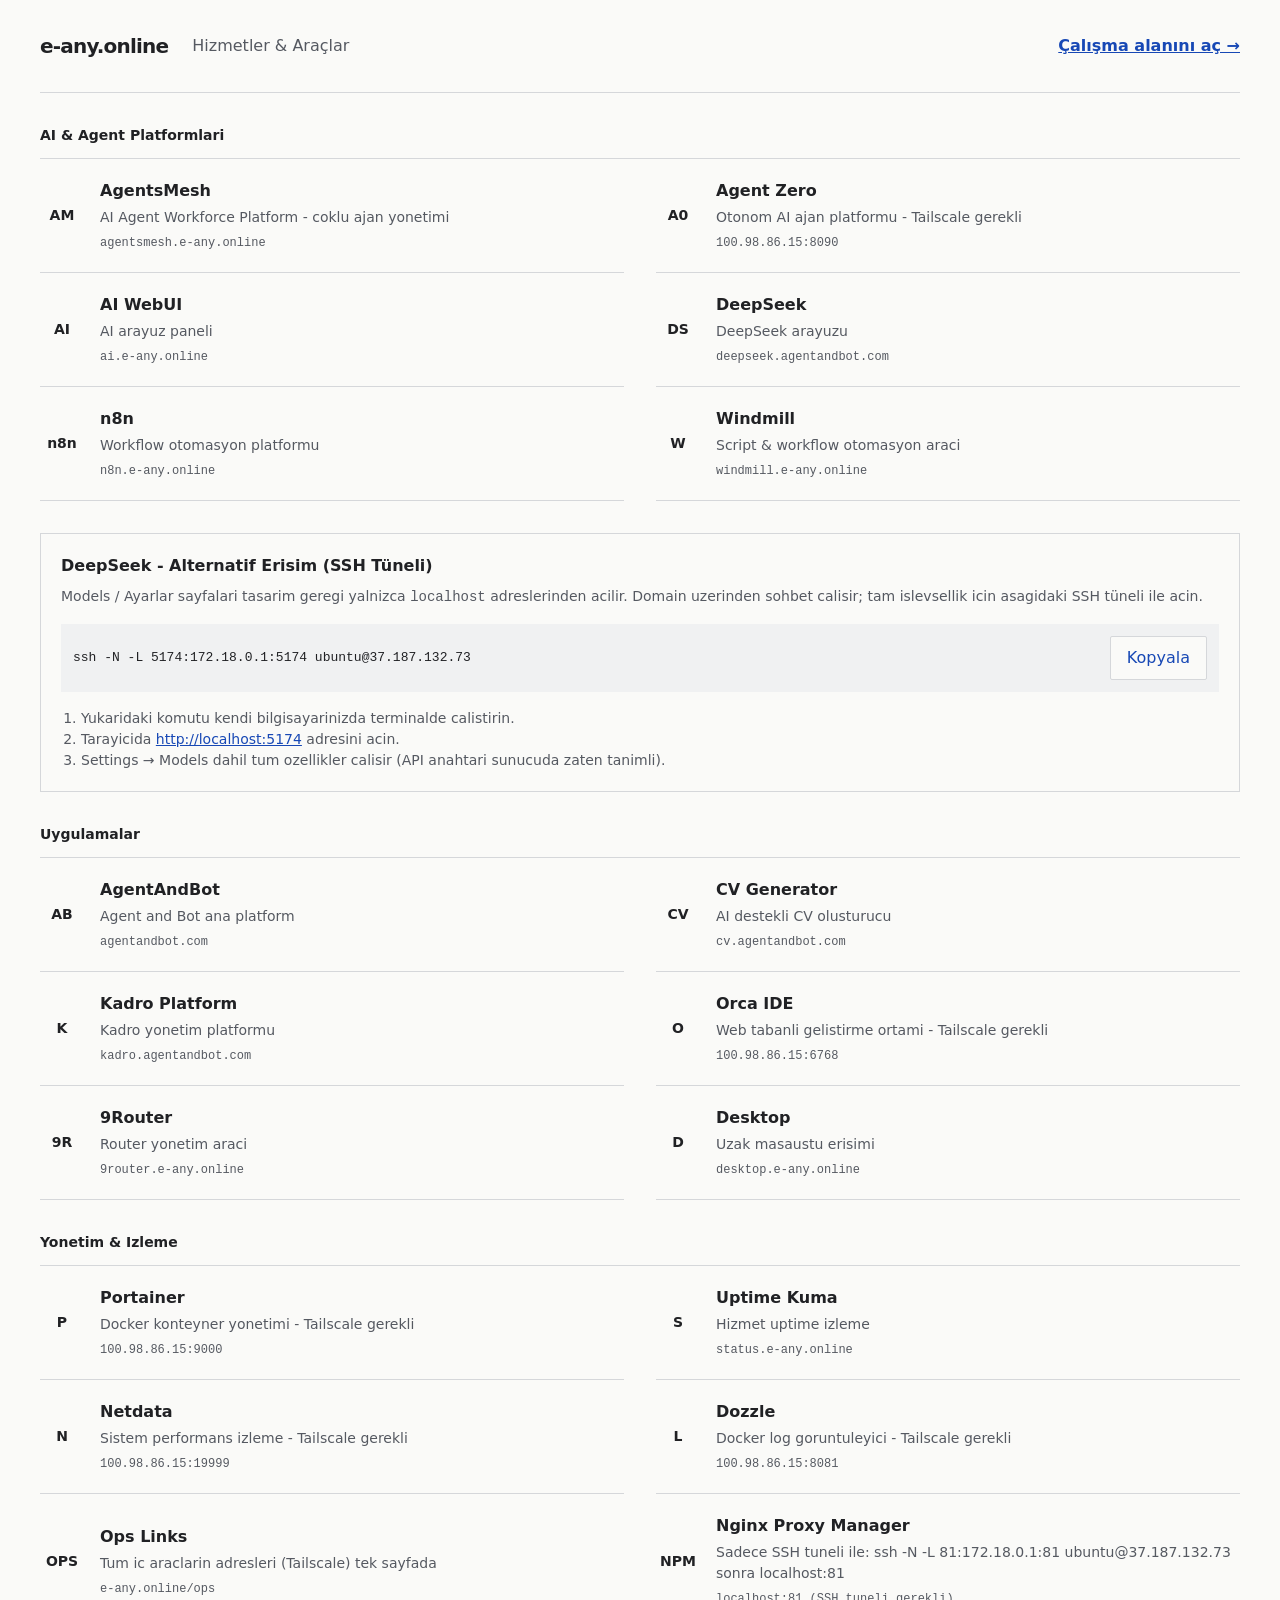
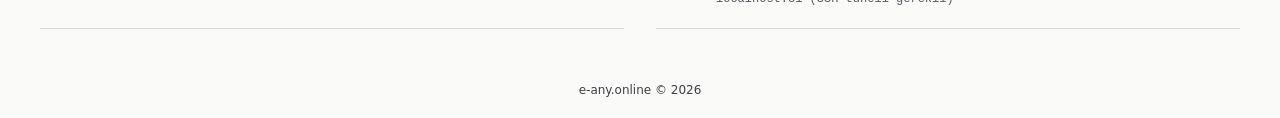
==== portal/index.html @ 5d087518 "Build e-any workspace and apply functional Bauhaus design" ====
<!DOCTYPE html>
<html lang="tr">
<head>
    <meta charset="utf-8">
    <meta name="viewport" content="width=device-width, initial-scale=1">
    <title>e-any.online</title>
    <style>
        :root { color-scheme: light dark; --paper: #fafaf8; --ink: #202124; --muted: #555961; --line: #d5d7da; --action: #1748b5; --hover: #f0f1f2; }
        @media (prefers-color-scheme: dark) { :root { --paper: #191b1f; --ink: #f3f4f6; --muted: #bec2ca; --line: #41454e; --action: #a9c4ff; --hover: #23262c; } }
        * { margin: 0; padding: 0; box-sizing: border-box; }
        body { font-family: system-ui, -apple-system, "Segoe UI", sans-serif; background: var(--paper); color: var(--ink); line-height: 1.5; padding: 0 24px; }
        a { color: var(--action); }
        :focus-visible { outline: 2px solid var(--action); outline-offset: 4px; }
        .hero { max-width: 1200px; margin: auto; padding: 24px 0; border-bottom: 1px solid var(--line); display: flex; flex-wrap: wrap; align-items: center; gap: 12px 24px; }
        .hero h1 { font-size: 1.25rem; letter-spacing: -.04em; }
        .hero > p { color: var(--muted); }
        .hero > p:last-child { margin-left: auto; }
        .hero a { display: inline-flex; align-items: center; min-height: 44px; font-weight: 600; }
        .section-title { max-width: 1200px; margin: 32px auto 12px; font-size: .875rem; font-weight: 650; }
        .grid { display: grid; grid-template-columns: repeat(2, minmax(0, 1fr)); max-width: 1200px; margin: 0 auto 32px; border-top: 1px solid var(--line); column-gap: 32px; }
        .card { display: flex; align-items: center; min-width: 0; gap: 16px; padding: 20px 0; border-bottom: 1px solid var(--line); color: inherit; text-decoration: none; }
        .card:hover { background: var(--hover); }
        .card:hover h3 { color: var(--action); text-decoration: underline; }
        .card-icon { flex: 0 0 44px; font-size: .875rem; font-weight: 700; text-align: center; }
        .card-body { min-width: 0; }
        .card-body h3 { font-size: 1rem; font-weight: 650; }
        .card-body p { font-size: .875rem; color: var(--muted); margin-top: 4px; }
        .card-url { font-family: ui-monospace, monospace; font-size: .75rem; color: var(--muted); overflow-wrap: anywhere; margin-top: 6px; }
        #ssh-card { max-width: 1200px; margin: 0 auto 32px; padding: 20px; border: 1px solid var(--line); }
        #ssh-card h3 { font-size: 1rem; margin-bottom: 8px; }
        #ssh-card .desc, #ssh-card ol { font-size: .875rem; color: var(--muted); }
        #ssh-card ol { margin: 16px 0 0 20px; }
        .cmd-box { display: flex; align-items: center; flex-wrap: wrap; gap: 12px; background: var(--hover); padding: 12px; margin: 16px 0; }
        .cmd-box code { flex: 1; overflow-wrap: anywhere; min-width: 0; }
        .cmd-box button { padding: 8px 16px; min-height: 44px; border: 1px solid var(--line); border-radius: 2px; color: var(--action); background: var(--paper); cursor: pointer; font: inherit; }
        @media (max-width: 640px) { body { padding: 0 16px; } .grid { grid-template-columns: 1fr; } .hero > p:last-child { margin-left: 0; width: 100%; } }
    </style>
</head>
<body>
    <div class="hero">
        <h1>e-any.online</h1>
        <p>Hizmetler &amp; Araçlar</p>
        <p><a href="https://panel.e-any.online">Çalışma alanını aç &rarr;</a></p>
    </div>

    <div class="section-title">AI & Agent Platformlari</div>
    <div class="grid">
        <a class="card" href="https://agentsmesh.e-any.online" target="_blank" rel="noopener noreferrer">
            <div class="card-icon bg-indigo">AM</div>
            <div class="card-body">
                <h3>AgentsMesh</h3>
                <p>AI Agent Workforce Platform - coklu ajan yonetimi</p>
                <div class="card-url">agentsmesh.e-any.online</div>
            </div>
        </a>
        <a class="card" href="http://100.98.86.15:8090" target="_blank" rel="noopener noreferrer">
            <div class="card-icon bg-purple">A0</div>
            <div class="card-body">
                <h3>Agent Zero</h3>
                <p>Otonom AI ajan platformu - Tailscale gerekli</p>
                <div class="card-url">100.98.86.15:8090</div>
            </div>
        </a>
        <a class="card" href="https://ai.e-any.online" target="_blank" rel="noopener noreferrer">
            <div class="card-icon bg-blue">AI</div>
            <div class="card-body">
                <h3>AI WebUI</h3>
                <p>AI arayuz paneli</p>
                <div class="card-url">ai.e-any.online</div>
            </div>
        </a>

        <a class="card" href="https://deepseek.agentandbot.com" target="_blank" rel="noopener noreferrer">
            <div class="card-icon bg-cyan">DS</div>
            <div class="card-body">
                <h3>DeepSeek</h3>
                <p>DeepSeek arayuzu</p>
                <div class="card-url">deepseek.agentandbot.com</div>
            </div>
        </a>
        <a class="card" href="https://n8n.e-any.online" target="_blank" rel="noopener noreferrer">
            <div class="card-icon bg-orange">n8n</div>
            <div class="card-body">
                <h3>n8n</h3>
                <p>Workflow otomasyon platformu</p>
                <div class="card-url">n8n.e-any.online</div>
            </div>
        </a>
        <a class="card" href="https://windmill.e-any.online" target="_blank" rel="noopener noreferrer">
            <div class="card-icon bg-amber">W</div>
            <div class="card-body">
                <h3>Windmill</h3>
                <p>Script & workflow otomasyon araci</p>
                <div class="card-url">windmill.e-any.online</div>
            </div>
        </a>
    </div>

    <div id="ssh-card">
        <h3>DeepSeek - Alternatif Erisim (SSH Tüneli)</h3>
        <div class="desc">
            Models / Ayarlar sayfalari tasarim geregi yalnizca <code>localhost</code> adreslerinden acilir.
            Domain uzerinden sohbet calisir; tam islevsellik icin asagidaki SSH tüneli ile acin.
        </div>
        <div class="cmd-box">
            <code id="ssh-cmd">ssh -N -L 5174:172.18.0.1:5174 ubuntu@37.187.132.73</code>
            <button id="copy-ssh" onclick="copyCmd()">Kopyala</button>
        </div>
        <ol>
            <li>Yukaridaki komutu kendi bilgisayarinizda terminalde calistirin.</li>
            <li>Tarayicida <a href="http://localhost:5174" target="_blank" rel="noopener noreferrer">http://localhost:5174</a> adresini acin.</li>
            <li>Settings &rarr; Models dahil tum ozellikler calisir (API anahtari sunucuda zaten tanimli).</li>
        </ol>
    </div>

    <div class="section-title">Uygulamalar</div>
    <div class="grid">
        <a class="card" href="https://agentandbot.com" target="_blank" rel="noopener noreferrer">
            <div class="card-icon bg-violet">AB</div>
            <div class="card-body">
                <h3>AgentAndBot</h3>
                <p>Agent and Bot ana platform</p>
                <div class="card-url">agentandbot.com</div>
            </div>
        </a>
        <a class="card" href="https://cv.agentandbot.com" target="_blank" rel="noopener noreferrer">
            <div class="card-icon bg-green">CV</div>
            <div class="card-body">
                <h3>CV Generator</h3>
                <p>AI destekli CV olusturucu</p>
                <div class="card-url">cv.agentandbot.com</div>
            </div>
        </a>
        <a class="card" href="https://kadro.agentandbot.com" target="_blank" rel="noopener noreferrer">
            <div class="card-icon bg-emerald">K</div>
            <div class="card-body">
                <h3>Kadro Platform</h3>
                <p>Kadro yonetim platformu</p>
                <div class="card-url">kadro.agentandbot.com</div>
            </div>
        </a>
        <a class="card" href="http://100.98.86.15:6768" target="_blank" rel="noopener noreferrer">
            <div class="card-icon bg-rose">O</div>
            <div class="card-body">
                <h3>Orca IDE</h3>
                <p>Web tabanli gelistirme ortami - Tailscale gerekli</p>
                <div class="card-url">100.98.86.15:6768</div>
            </div>
        </a>
        <a class="card" href="https://9router.e-any.online" target="_blank" rel="noopener noreferrer">
            <div class="card-icon bg-slate">9R</div>
            <div class="card-body">
                <h3>9Router</h3>
                <p>Router yonetim araci</p>
                <div class="card-url">9router.e-any.online</div>
            </div>
        </a>
        <a class="card" href="https://desktop.e-any.online" target="_blank" rel="noopener noreferrer">
            <div class="card-icon bg-fuchsia">D</div>
            <div class="card-body">
                <h3>Desktop</h3>
                <p>Uzak masaustu erisimi</p>
                <div class="card-url">desktop.e-any.online</div>
            </div>
        </a>
    </div>

    <div class="section-title">Yonetim & Izleme</div>
    <div class="grid">
        <a class="card" href="http://100.98.86.15:9000" target="_blank" rel="noopener noreferrer">
            <div class="card-icon bg-blue">P</div>
            <div class="card-body">
                <h3>Portainer</h3>
                <p>Docker konteyner yonetimi - Tailscale gerekli</p>
                <div class="card-url">100.98.86.15:9000</div>
            </div>
        </a>
        <a class="card" href="https://status.e-any.online" target="_blank" rel="noopener noreferrer">
            <div class="card-icon bg-green">S</div>
            <div class="card-body">
                <h3>Uptime Kuma</h3>
                <p>Hizmet uptime izleme</p>
                <div class="card-url">status.e-any.online</div>
            </div>
        </a>
        <a class="card" href="http://100.98.86.15:19999" target="_blank" rel="noopener noreferrer">
            <div class="card-icon bg-lime">N</div>
            <div class="card-body">
                <h3>Netdata</h3>
                <p>Sistem performans izleme - Tailscale gerekli</p>
                <div class="card-url">100.98.86.15:19999</div>
            </div>
        </a>
        <a class="card" href="http://100.98.86.15:8081" target="_blank" rel="noopener noreferrer">
            <div class="card-icon bg-yellow">L</div>
            <div class="card-body">
                <h3>Dozzle</h3>
                <p>Docker log goruntuleyici - Tailscale gerekli</p>
                <div class="card-url">100.98.86.15:8081</div>
            </div>
        </a>
        <a class="card" href="/ops" target="_blank" rel="noopener noreferrer">
            <div class="card-icon bg-teal">OPS</div>
            <div class="card-body">
                <h3>Ops Links</h3>
                <p>Tum ic araclarin adresleri (Tailscale) tek sayfada</p>
                <div class="card-url">e-any.online/ops</div>
            </div>
        </a>
        <a class="card" href="http://localhost:81" target="_blank" rel="noopener noreferrer">
            <div class="card-icon bg-teal">NPM</div>
            <div class="card-body">
                <h3>Nginx Proxy Manager</h3>
                <p>Sadece SSH tuneli ile: ssh -N -L 81:172.18.0.1:81 ubuntu@37.187.132.73 sonra localhost:81</p>
                <div class="card-url">localhost:81 (SSH tuneli gerekli)</div>
            </div>
        </a>
    </div>

    <div style="text-align:center; padding: 20px; color: #3f3f46; font-size: 0.75rem;">
        e-any.online &copy; 2026
    </div>

    <script>
        async function copyCmd() {
            const button = document.getElementById('copy-ssh');
            try {
                await navigator.clipboard.writeText(document.getElementById('ssh-cmd').textContent);
                button.textContent = 'Kopyalandı';
            } catch {
                button.textContent = 'Komutu seçerek kopyala';
            }
        }
    </script>
</body>
</html>
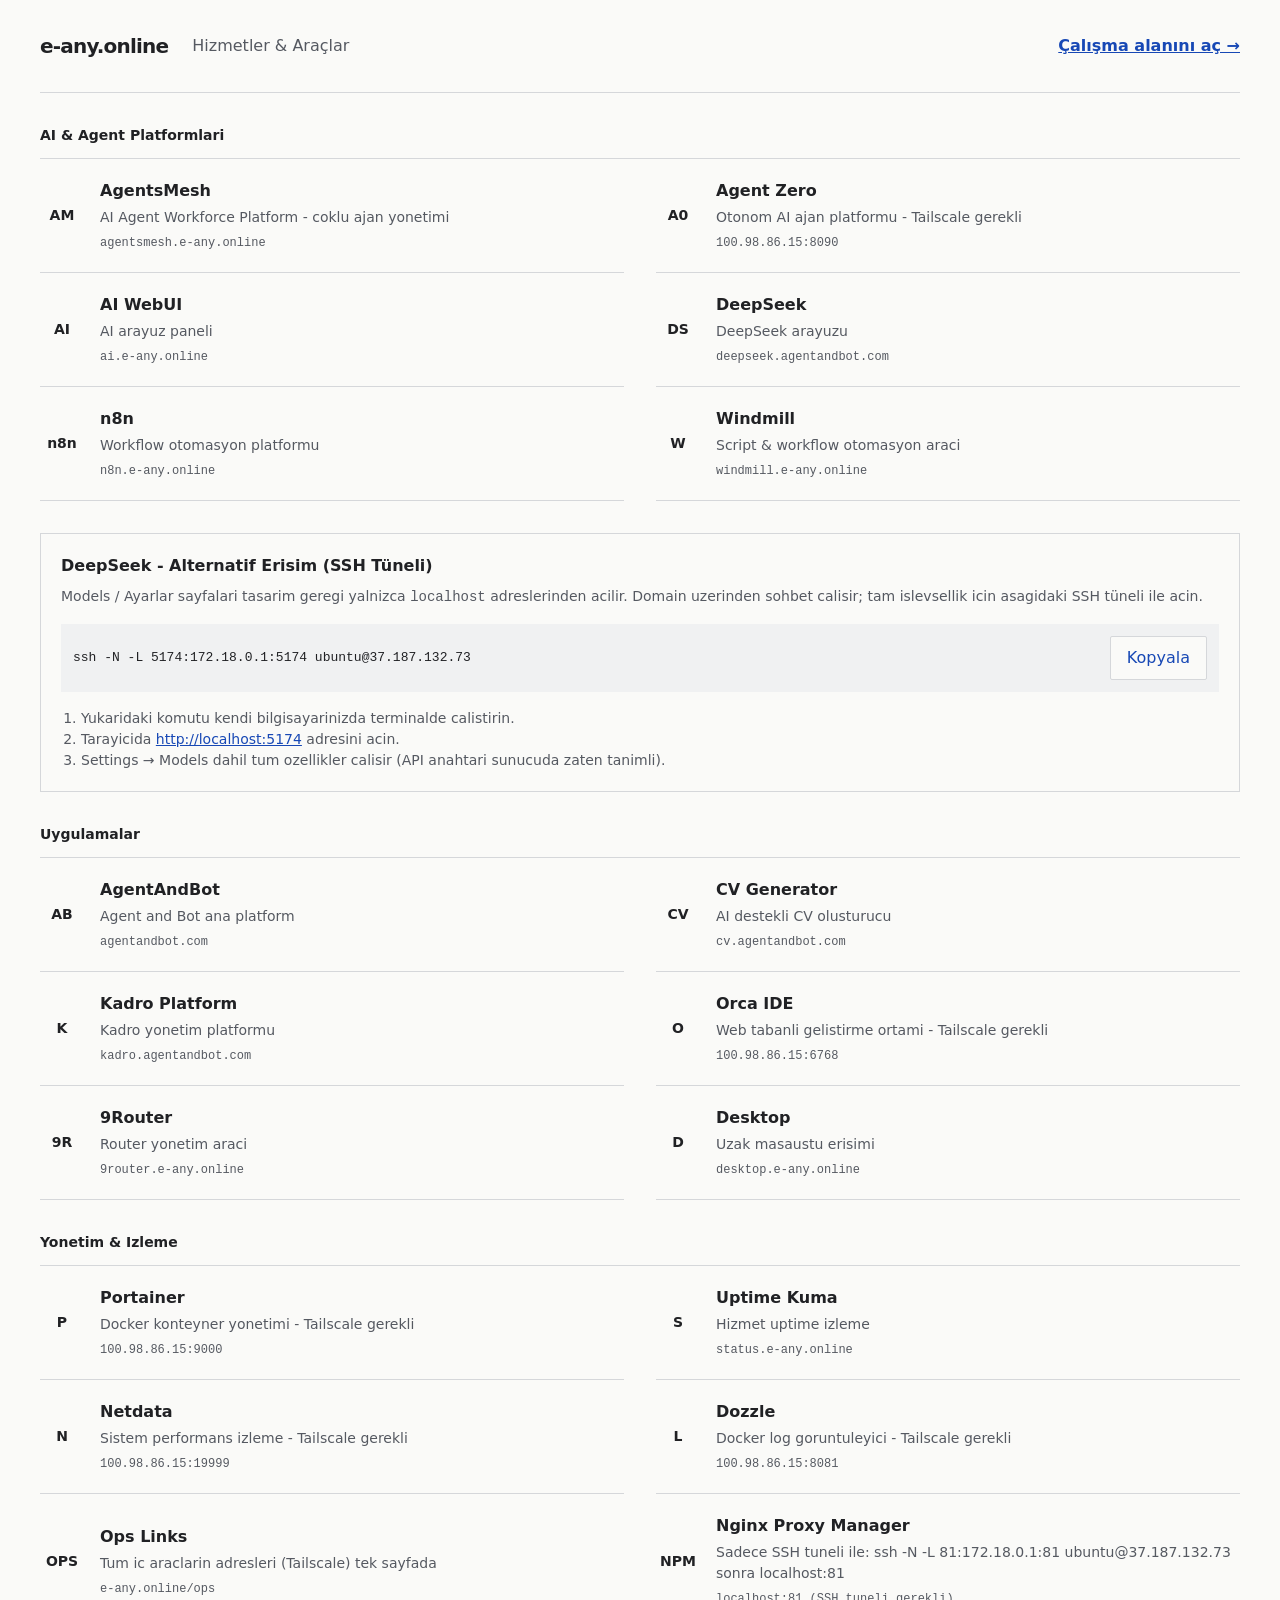
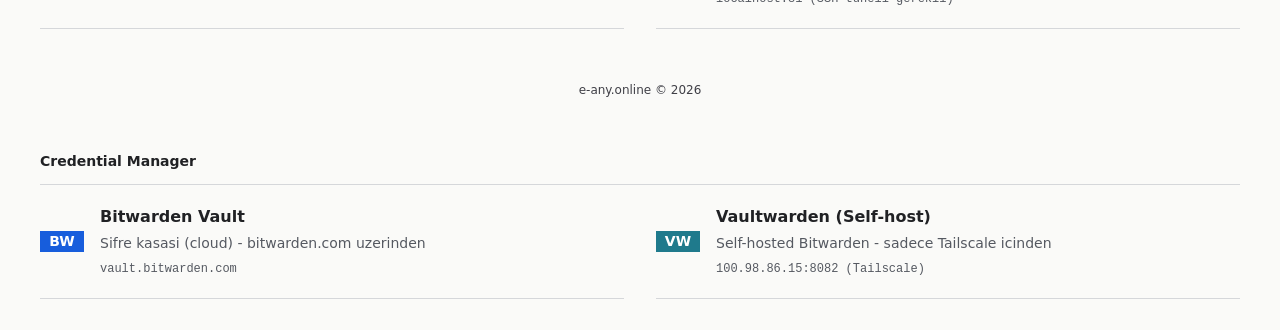
==== commit 04ac1231: "portal: vault + bitwarden kartı eklendi" ====
--- a/portal/index.html
+++ b/portal/index.html
@@ -221,6 +221,26 @@
         e-any.online &copy; 2026
     </div>
 
+    <div class="section-title">Credential Manager</div>
+    <div class="grid">
+        <a class="card" href="https://vault.bitwarden.com" target="_blank" rel="noopener noreferrer">
+            <div class="card-icon" style="background:#175ddc;color:white;">BW</div>
+            <div class="card-body">
+                <h3>Bitwarden Vault</h3>
+                <p>Sifre kasasi (cloud) - bitwarden.com uzerinden</p>
+                <div class="card-url">vault.bitwarden.com</div>
+            </div>
+        </a>
+        <a class="card" href="https://100.98.86.15:8082" target="_blank" rel="noopener noreferrer">
+            <div class="card-icon" style="background:#1f7a8c;color:white;">VW</div>
+            <div class="card-body">
+                <h3>Vaultwarden (Self-host)</h3>
+                <p>Self-hosted Bitwarden - sadece Tailscale icinden</p>
+                <div class="card-url">100.98.86.15:8082 (Tailscale)</div>
+            </div>
+        </a>
+    </div>
+
     <script>
         async function copyCmd() {
             const button = document.getElementById('copy-ssh');
